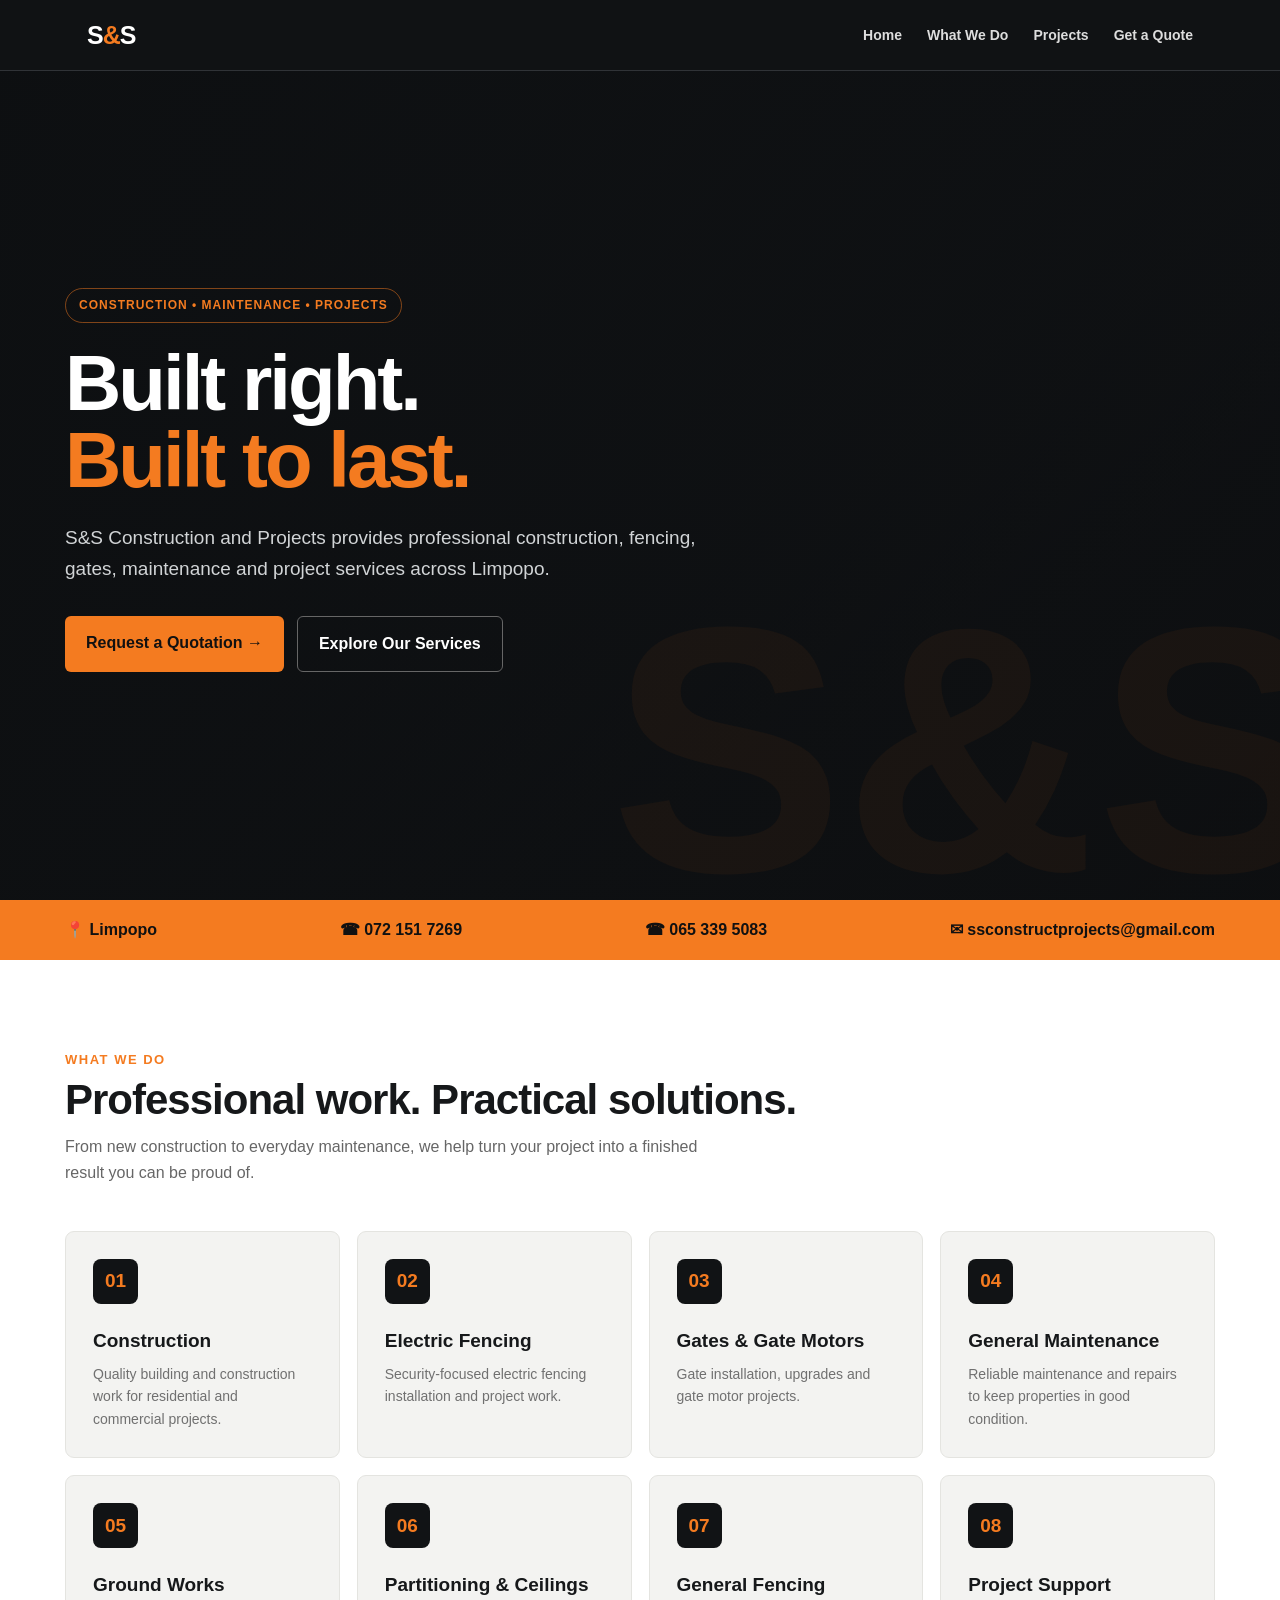
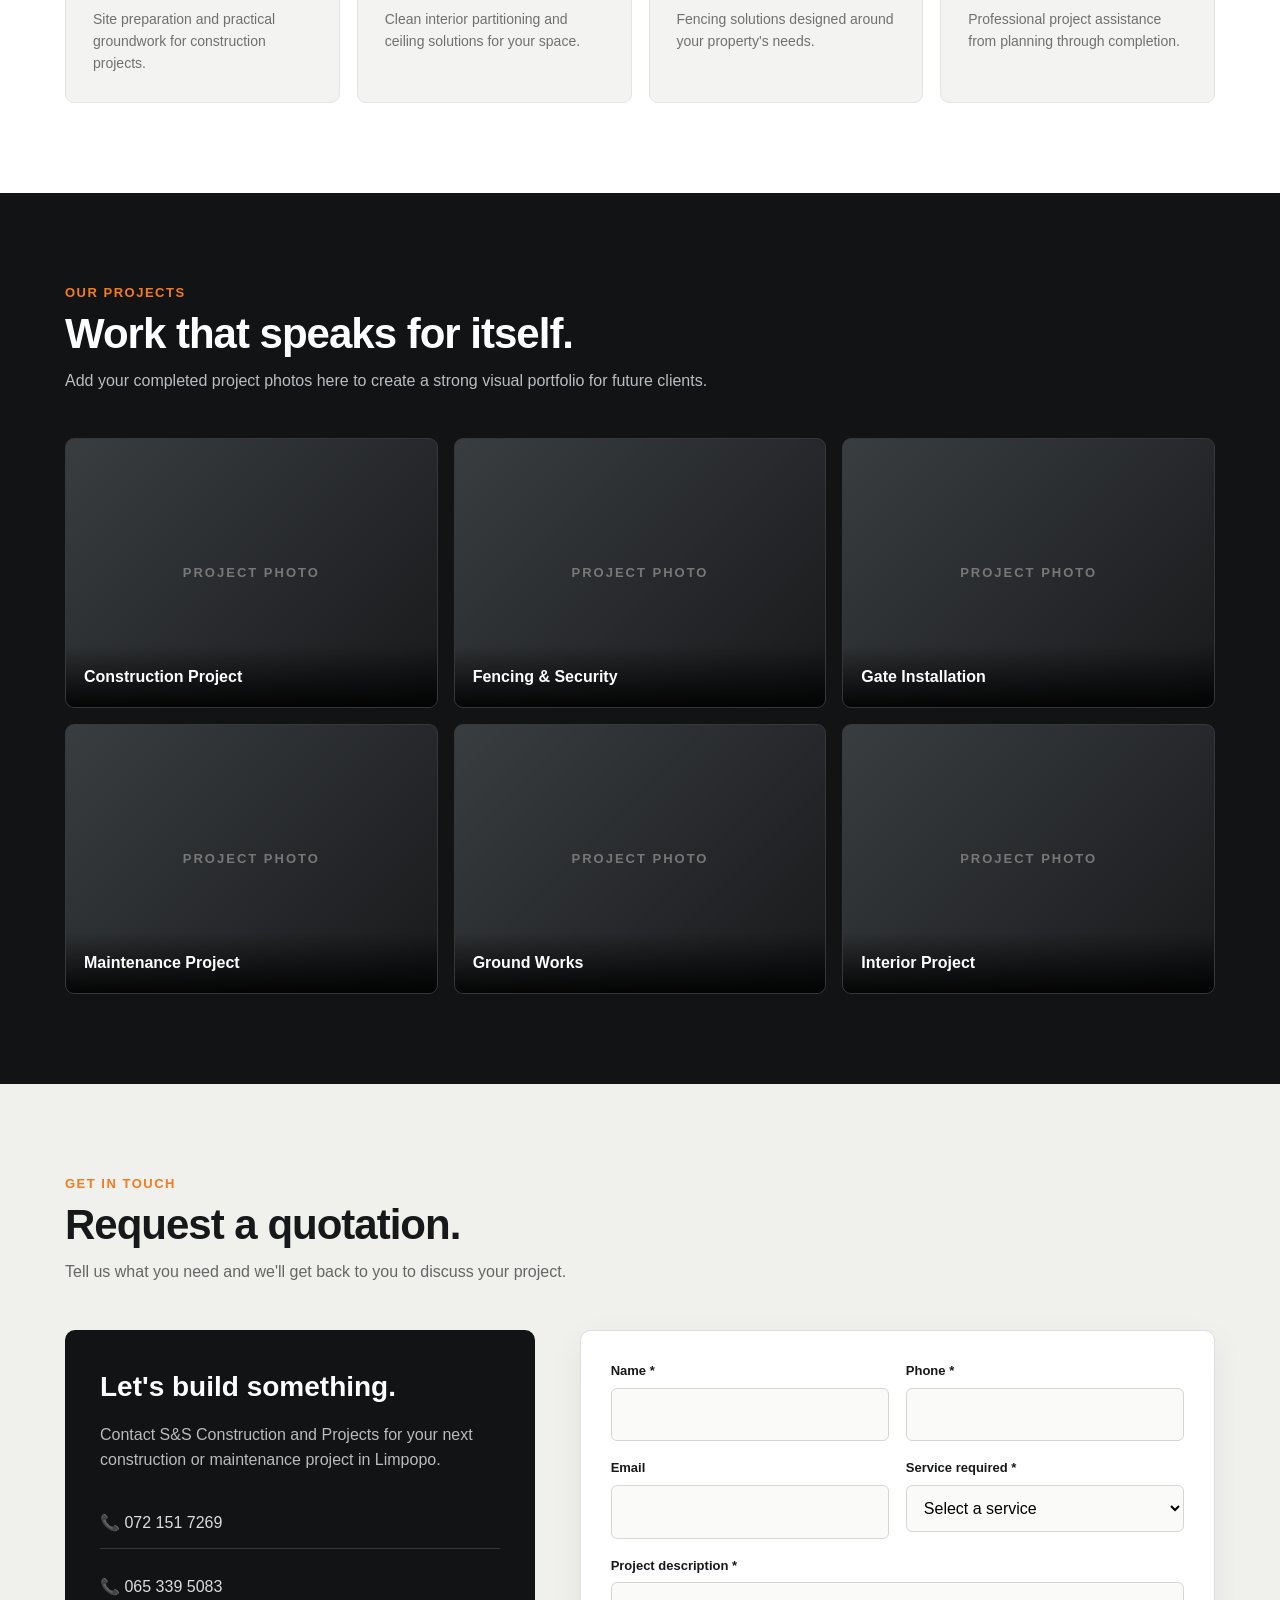
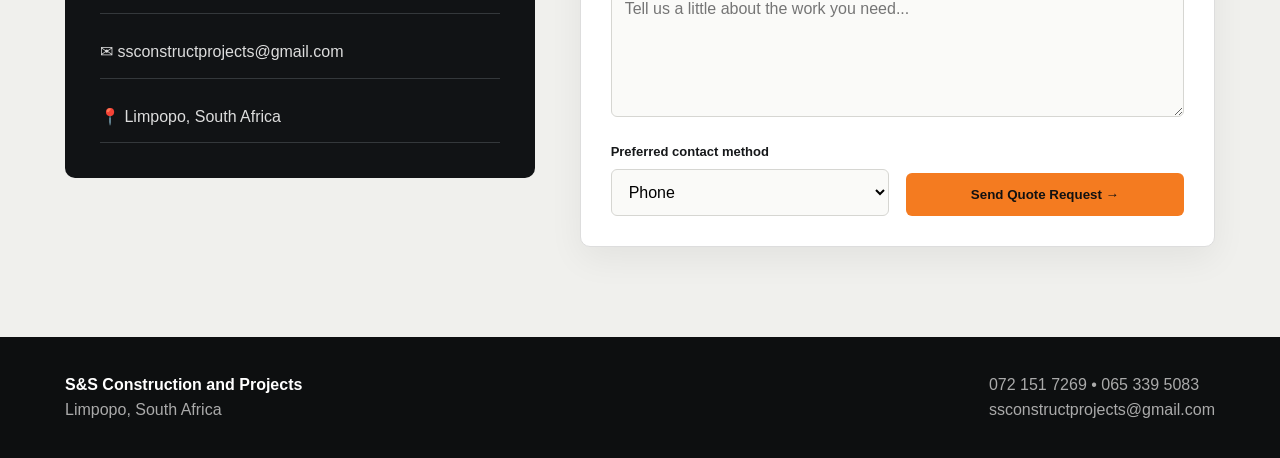
==== index.html @ 9103efab "Add files via upload" ====
<!DOCTYPE html>
<html lang="en">
<head>
<meta charset="UTF-8">
<meta name="viewport" content="width=device-width, initial-scale=1.0">
<title>S&S Construction and Projects | Limpopo</title>
<meta name="description" content="S&S Construction and Projects — construction, fencing, gates, maintenance, ground works, partitioning and ceilings in Limpopo.">
<style>
:root{--orange:#f47b20;--dark:#111315;--dark2:#1b1e21;--light:#f5f5f3;--muted:#b9bec2;--white:#fff}
*{box-sizing:border-box;margin:0;padding:0}
html{scroll-behavior:smooth}
body{font-family:Arial,Helvetica,sans-serif;background:var(--light);color:#16181a;line-height:1.6}
a{text-decoration:none;color:inherit}
header{position:fixed;top:0;left:0;right:0;z-index:50;background:rgba(17,19,21,.96);backdrop-filter:blur(10px);border-bottom:1px solid #303337}
.nav{max-width:1150px;margin:auto;padding:15px 22px;display:flex;align-items:center;justify-content:space-between}
.logo{font-weight:900;font-size:25px;letter-spacing:-1px;color:#fff}.logo span{color:var(--orange)}
nav{display:flex;gap:25px;color:#ddd;font-weight:700;font-size:14px}
nav a:hover{color:var(--orange)}
.menu{display:none;background:none;border:0;color:#fff;font-size:27px}
.hero{min-height:100vh;background:linear-gradient(115deg,rgba(12,14,16,.96),rgba(12,14,16,.72)),linear-gradient(135deg,#25292d,#0f1012);display:flex;align-items:center;color:#fff;padding:130px 22px 70px;position:relative;overflow:hidden}
.hero:after{content:"S&S";position:absolute;right:-50px;bottom:-130px;font-size:350px;font-weight:900;color:rgba(244,123,32,.05)}
.hero-inner{max-width:1150px;width:100%;margin:auto;position:relative;z-index:2}
.badge{display:inline-block;color:var(--orange);border:1px solid rgba(244,123,32,.5);padding:7px 13px;border-radius:30px;font-size:12px;font-weight:800;letter-spacing:1px;margin-bottom:22px}
h1{font-size:clamp(44px,7vw,78px);line-height:.98;max-width:850px;letter-spacing:-3px}
h1 span{color:var(--orange)}
.hero p{max-width:650px;color:#d1d4d6;font-size:19px;margin:25px 0 32px}
.buttons{display:flex;gap:13px;flex-wrap:wrap}
.btn{display:inline-block;padding:14px 21px;border-radius:6px;font-weight:800;transition:.25s}
.btn-primary{background:var(--orange);color:#111}.btn-primary:hover{transform:translateY(-2px);filter:brightness(1.08)}
.btn-outline{border:1px solid #666;color:#fff}.btn-outline:hover{border-color:var(--orange);color:var(--orange)}
.contact-strip{background:var(--orange);color:#111;padding:17px 22px}
.contact-inner{max-width:1150px;margin:auto;display:flex;justify-content:space-between;gap:15px;flex-wrap:wrap;font-weight:800}
section{padding:90px 22px}
.container{max-width:1150px;margin:auto}
.section-head{margin-bottom:45px}
.eyebrow{color:var(--orange);font-size:13px;font-weight:900;text-transform:uppercase;letter-spacing:1.5px}
h2{font-size:42px;line-height:1.05;margin:8px 0 12px;letter-spacing:-1px}
.section-head p{color:#666;max-width:650px}
.services{background:#fff}
.grid{display:grid;grid-template-columns:repeat(4,1fr);gap:17px}
.card{background:#f3f3f1;border:1px solid #e4e4e0;padding:27px;min-height:190px;border-radius:9px;transition:.3s}
.card:hover{transform:translateY(-5px);box-shadow:0 12px 30px rgba(0,0,0,.08)}
.icon{width:45px;height:45px;border-radius:8px;background:#111315;color:var(--orange);display:grid;place-items:center;font-weight:900;font-size:19px;margin-bottom:22px}
.card h3{font-size:19px;margin-bottom:7px}.card p{font-size:14px;color:#707070}
.projects{background:var(--dark);color:#fff}
.projects .section-head p{color:#b9bec2}
.gallery{display:grid;grid-template-columns:repeat(3,1fr);gap:16px}
.project{height:270px;border-radius:9px;overflow:hidden;background:linear-gradient(135deg,#3a3d40,#17191b);position:relative;border:1px solid #35383b}
.project:before{content:"PROJECT PHOTO";position:absolute;inset:0;display:grid;place-items:center;color:#777;font-size:13px;font-weight:900;letter-spacing:2px}
.project div{position:absolute;bottom:0;left:0;right:0;padding:18px;background:linear-gradient(transparent,rgba(0,0,0,.9));z-index:2;font-weight:800}
.quote{background:#f0f0ed}
.quote-box{display:grid;grid-template-columns:.85fr 1.15fr;gap:45px;align-items:start}
.quote-info{background:var(--dark);color:#fff;border-radius:10px;padding:35px}
.quote-info h3{font-size:28px;margin-bottom:12px}.quote-info p{color:#bbb;margin-bottom:24px}
.details{display:grid;gap:12px}.details div{padding:13px 0;border-bottom:1px solid #34383b;color:#ddd}
form{background:#fff;padding:30px;border-radius:10px;border:1px solid #ddd;box-shadow:0 12px 35px rgba(0,0,0,.06)}
.form-grid{display:grid;grid-template-columns:1fr 1fr;gap:17px}
label{font-size:13px;font-weight:800;display:block;margin-bottom:6px}
input,select,textarea{width:100%;border:1px solid #d6d6d2;border-radius:6px;padding:13px;font:inherit;outline:none;background:#fafaf8}
input:focus,select:focus,textarea:focus{border-color:var(--orange)}
.full{grid-column:1/-1}textarea{min-height:135px;resize:vertical}
footer{background:#0d0f10;color:#aaa;padding:35px 22px}.footer-inner{max-width:1150px;margin:auto;display:flex;justify-content:space-between;gap:20px;flex-wrap:wrap}footer strong{color:#fff}
.reveal{animation:up .7s ease both}@keyframes up{from{opacity:0;transform:translateY(18px)}to{opacity:1;transform:none}}
@media(max-width:800px){
nav{display:none;position:absolute;top:64px;left:0;right:0;background:#111315;padding:18px 22px;flex-direction:column;gap:16px}
nav.open{display:flex}.menu{display:block}
.grid{grid-template-columns:repeat(2,1fr)}.gallery{grid-template-columns:1fr 1fr}.quote-box{grid-template-columns:1fr}
}
@media(max-width:520px){
section{padding:65px 18px}h2{font-size:34px}.grid,.gallery,.form-grid{grid-template-columns:1fr}
.hero{padding-left:18px;padding-right:18px}.hero p{font-size:17px}.contact-inner{font-size:13px}
.project{height:220px}
}
</style>
</head>
<body>
<header>
<div class="nav">
<a class="logo" href="#home">S<span>&</span>S</a>
<button class="menu" aria-label="Open menu" onclick="document.querySelector('nav').classList.toggle('open')">☰</button>
<nav>
<a href="#home">Home</a><a href="#services">What We Do</a><a href="#projects">Projects</a><a href="#quote">Get a Quote</a>
</nav>
</div>
</header>

<main>
<section class="hero" id="home">
<div class="hero-inner reveal">
<div class="badge">CONSTRUCTION • MAINTENANCE • PROJECTS</div>
<h1>Built right.<br><span>Built to last.</span></h1>
<p>S&S Construction and Projects provides professional construction, fencing, gates, maintenance and project services across Limpopo.</p>
<div class="buttons">
<a class="btn btn-primary" href="#quote">Request a Quotation →</a>
<a class="btn btn-outline" href="#services">Explore Our Services</a>
</div>
</div>
</section>

<div class="contact-strip"><div class="contact-inner">
<span>📍 Limpopo</span><span>☎ 072 151 7269</span><span>☎ 065 339 5083</span><span>✉ ssconstructprojects@gmail.com</span>
</div></div>

<section class="services" id="services">
<div class="container">
<div class="section-head"><div class="eyebrow">What we do</div><h2>Professional work. Practical solutions.</h2><p>From new construction to everyday maintenance, we help turn your project into a finished result you can be proud of.</p></div>
<div class="grid">
<div class="card"><div class="icon">01</div><h3>Construction</h3><p>Quality building and construction work for residential and commercial projects.</p></div>
<div class="card"><div class="icon">02</div><h3>Electric Fencing</h3><p>Security-focused electric fencing installation and project work.</p></div>
<div class="card"><div class="icon">03</div><h3>Gates & Gate Motors</h3><p>Gate installation, upgrades and gate motor projects.</p></div>
<div class="card"><div class="icon">04</div><h3>General Maintenance</h3><p>Reliable maintenance and repairs to keep properties in good condition.</p></div>
<div class="card"><div class="icon">05</div><h3>Ground Works</h3><p>Site preparation and practical groundwork for construction projects.</p></div>
<div class="card"><div class="icon">06</div><h3>Partitioning & Ceilings</h3><p>Clean interior partitioning and ceiling solutions for your space.</p></div>
<div class="card"><div class="icon">07</div><h3>General Fencing</h3><p>Fencing solutions designed around your property's needs.</p></div>
<div class="card"><div class="icon">08</div><h3>Project Support</h3><p>Professional project assistance from planning through completion.</p></div>
</div>
</div>
</section>

<section class="projects" id="projects">
<div class="container">
<div class="section-head"><div class="eyebrow">Our projects</div><h2>Work that speaks for itself.</h2><p>Add your completed project photos here to create a strong visual portfolio for future clients.</p></div>
<div class="gallery">
<div class="project"><div>Construction Project</div></div>
<div class="project"><div>Fencing & Security</div></div>
<div class="project"><div>Gate Installation</div></div>
<div class="project"><div>Maintenance Project</div></div>
<div class="project"><div>Ground Works</div></div>
<div class="project"><div>Interior Project</div></div>
</div>
</div>
</section>

<section class="quote" id="quote">
<div class="container">
<div class="section-head"><div class="eyebrow">Get in touch</div><h2>Request a quotation.</h2><p>Tell us what you need and we'll get back to you to discuss your project.</p></div>
<div class="quote-box">
<div class="quote-info"><h3>Let's build something.</h3><p>Contact S&S Construction and Projects for your next construction or maintenance project in Limpopo.</p>
<div class="details"><div>📞 072 151 7269</div><div>📞 065 339 5083</div><div>✉ ssconstructprojects@gmail.com</div><div>📍 Limpopo, South Africa</div></div></div>
<form onsubmit="sendQuote(event)">
<div class="form-grid">
<div><label for="name">Name *</label><input id="name" required></div>
<div><label for="phone">Phone *</label><input id="phone" type="tel" required></div>
<div><label for="email">Email</label><input id="email" type="email"></div>
<div><label for="service">Service required *</label><select id="service" required><option value="">Select a service</option><option>Construction</option><option>Electric Fencing</option><option>Gates & Gate Motors</option><option>General Maintenance</option><option>Ground Works</option><option>Partitioning & Ceilings</option><option>General Fencing</option><option>Other</option></select></div>
<div class="full"><label for="description">Project description *</label><textarea id="description" required placeholder="Tell us a little about the work you need..."></textarea></div>
<div><label for="contact">Preferred contact method</label><select id="contact"><option>Phone</option><option>WhatsApp</option><option>Email</option></select></div>
<div style="display:flex;align-items:end"><button class="btn btn-primary" type="submit" style="border:0;cursor:pointer;width:100%">Send Quote Request →</button></div>
</div>
</form>
</div>
</div>
</section>
</main>

<footer><div class="footer-inner"><div><strong>S&S Construction and Projects</strong><br>Limpopo, South Africa</div><div>072 151 7269 • 065 339 5083<br>ssconstructprojects@gmail.com</div></div></footer>

<script>
function sendQuote(e){
 e.preventDefault();
 const name=document.getElementById('name').value, phone=document.getElementById('phone').value,
 email=document.getElementById('email').value, service=document.getElementById('service').value,
 desc=document.getElementById('description').value, contact=document.getElementById('contact').value;
 const subject=encodeURIComponent("Quotation Request - "+service);
 const body=encodeURIComponent(`Name: ${name}\nPhone: ${phone}\nEmail: ${email}\nService: ${service}\nPreferred contact: ${contact}\n\nProject description:\n${desc}`);
 window.location.href=`mailto:ssconstructprojects@gmail.com?subject=${subject}&body=${body}`;
}
</script>
</body>
</html>
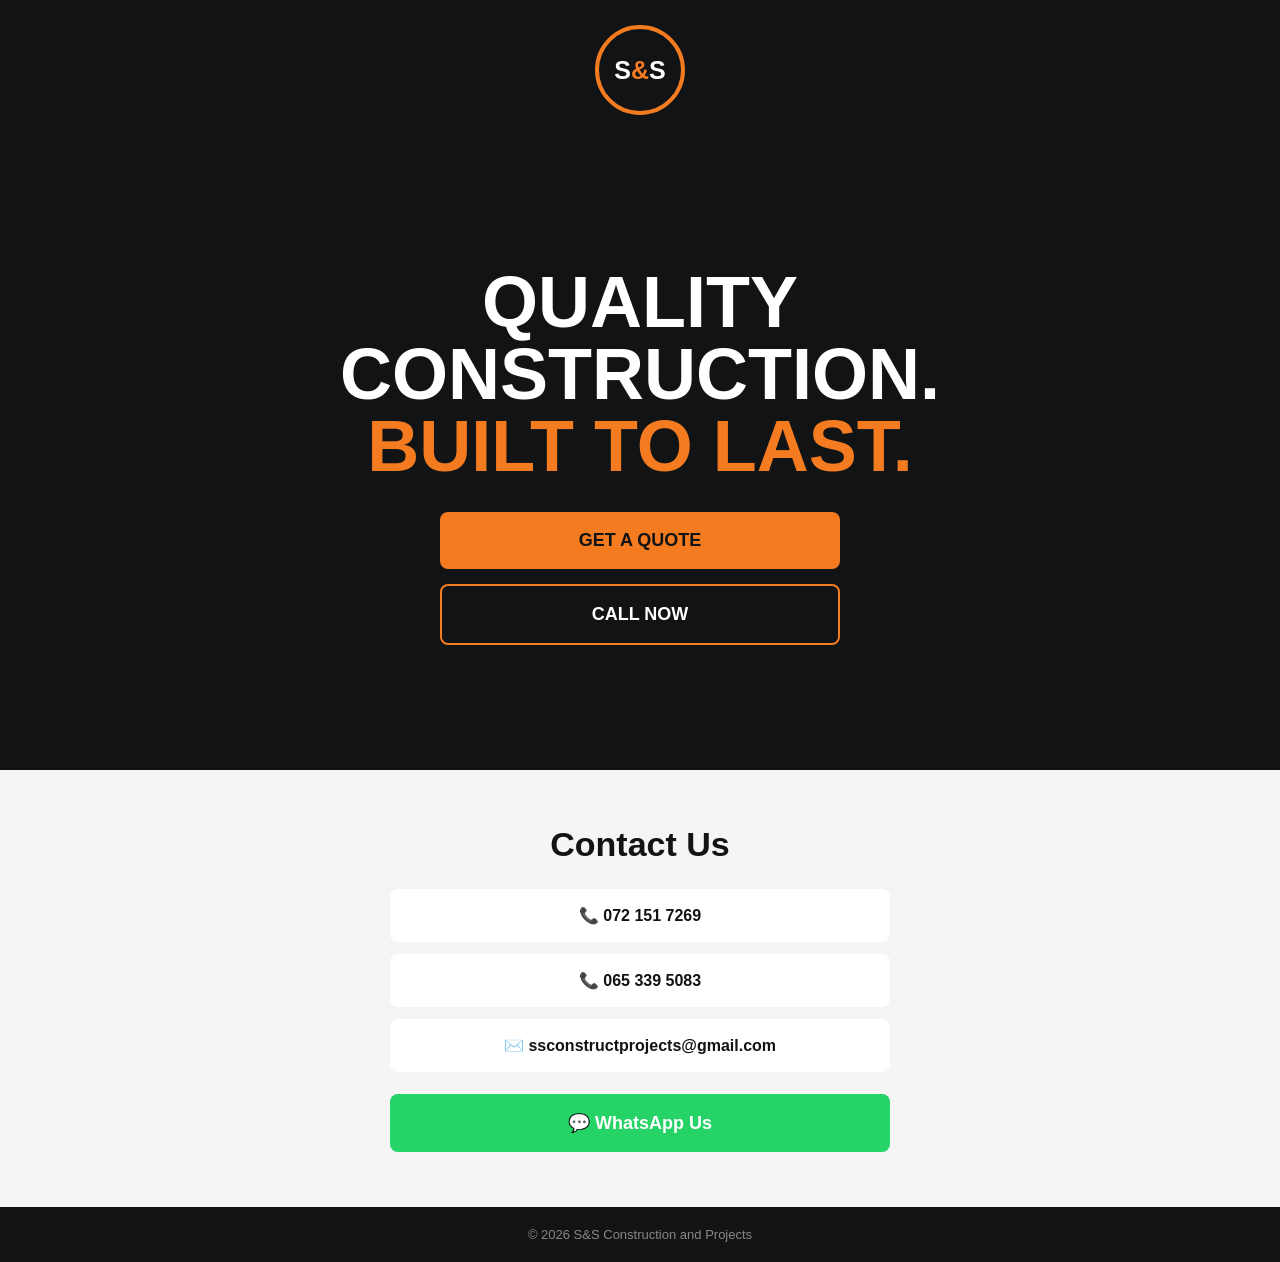
==== commit 31cbc582: "Refactor index.html for layout and style improvements Updated the HTML structure and styles for impr" ====
--- a/index.html
+++ b/index.html
@@ -3,168 +3,218 @@
 <head>
 <meta charset="UTF-8">
 <meta name="viewport" content="width=device-width, initial-scale=1.0">
-<title>S&S Construction and Projects | Limpopo</title>
-<meta name="description" content="S&S Construction and Projects — construction, fencing, gates, maintenance, ground works, partitioning and ceilings in Limpopo.">
+
+<title>S&S Construction and Projects</title>
+
 <style>
-:root{--orange:#f47b20;--dark:#111315;--dark2:#1b1e21;--light:#f5f5f3;--muted:#b9bec2;--white:#fff}
-*{box-sizing:border-box;margin:0;padding:0}
-html{scroll-behavior:smooth}
-body{font-family:Arial,Helvetica,sans-serif;background:var(--light);color:#16181a;line-height:1.6}
-a{text-decoration:none;color:inherit}
-header{position:fixed;top:0;left:0;right:0;z-index:50;background:rgba(17,19,21,.96);backdrop-filter:blur(10px);border-bottom:1px solid #303337}
-.nav{max-width:1150px;margin:auto;padding:15px 22px;display:flex;align-items:center;justify-content:space-between}
-.logo{font-weight:900;font-size:25px;letter-spacing:-1px;color:#fff}.logo span{color:var(--orange)}
-nav{display:flex;gap:25px;color:#ddd;font-weight:700;font-size:14px}
-nav a:hover{color:var(--orange)}
-.menu{display:none;background:none;border:0;color:#fff;font-size:27px}
-.hero{min-height:100vh;background:linear-gradient(115deg,rgba(12,14,16,.96),rgba(12,14,16,.72)),linear-gradient(135deg,#25292d,#0f1012);display:flex;align-items:center;color:#fff;padding:130px 22px 70px;position:relative;overflow:hidden}
-.hero:after{content:"S&S";position:absolute;right:-50px;bottom:-130px;font-size:350px;font-weight:900;color:rgba(244,123,32,.05)}
-.hero-inner{max-width:1150px;width:100%;margin:auto;position:relative;z-index:2}
-.badge{display:inline-block;color:var(--orange);border:1px solid rgba(244,123,32,.5);padding:7px 13px;border-radius:30px;font-size:12px;font-weight:800;letter-spacing:1px;margin-bottom:22px}
-h1{font-size:clamp(44px,7vw,78px);line-height:.98;max-width:850px;letter-spacing:-3px}
-h1 span{color:var(--orange)}
-.hero p{max-width:650px;color:#d1d4d6;font-size:19px;margin:25px 0 32px}
-.buttons{display:flex;gap:13px;flex-wrap:wrap}
-.btn{display:inline-block;padding:14px 21px;border-radius:6px;font-weight:800;transition:.25s}
-.btn-primary{background:var(--orange);color:#111}.btn-primary:hover{transform:translateY(-2px);filter:brightness(1.08)}
-.btn-outline{border:1px solid #666;color:#fff}.btn-outline:hover{border-color:var(--orange);color:var(--orange)}
-.contact-strip{background:var(--orange);color:#111;padding:17px 22px}
-.contact-inner{max-width:1150px;margin:auto;display:flex;justify-content:space-between;gap:15px;flex-wrap:wrap;font-weight:800}
-section{padding:90px 22px}
-.container{max-width:1150px;margin:auto}
-.section-head{margin-bottom:45px}
-.eyebrow{color:var(--orange);font-size:13px;font-weight:900;text-transform:uppercase;letter-spacing:1.5px}
-h2{font-size:42px;line-height:1.05;margin:8px 0 12px;letter-spacing:-1px}
-.section-head p{color:#666;max-width:650px}
-.services{background:#fff}
-.grid{display:grid;grid-template-columns:repeat(4,1fr);gap:17px}
-.card{background:#f3f3f1;border:1px solid #e4e4e0;padding:27px;min-height:190px;border-radius:9px;transition:.3s}
-.card:hover{transform:translateY(-5px);box-shadow:0 12px 30px rgba(0,0,0,.08)}
-.icon{width:45px;height:45px;border-radius:8px;background:#111315;color:var(--orange);display:grid;place-items:center;font-weight:900;font-size:19px;margin-bottom:22px}
-.card h3{font-size:19px;margin-bottom:7px}.card p{font-size:14px;color:#707070}
-.projects{background:var(--dark);color:#fff}
-.projects .section-head p{color:#b9bec2}
-.gallery{display:grid;grid-template-columns:repeat(3,1fr);gap:16px}
-.project{height:270px;border-radius:9px;overflow:hidden;background:linear-gradient(135deg,#3a3d40,#17191b);position:relative;border:1px solid #35383b}
-.project:before{content:"PROJECT PHOTO";position:absolute;inset:0;display:grid;place-items:center;color:#777;font-size:13px;font-weight:900;letter-spacing:2px}
-.project div{position:absolute;bottom:0;left:0;right:0;padding:18px;background:linear-gradient(transparent,rgba(0,0,0,.9));z-index:2;font-weight:800}
-.quote{background:#f0f0ed}
-.quote-box{display:grid;grid-template-columns:.85fr 1.15fr;gap:45px;align-items:start}
-.quote-info{background:var(--dark);color:#fff;border-radius:10px;padding:35px}
-.quote-info h3{font-size:28px;margin-bottom:12px}.quote-info p{color:#bbb;margin-bottom:24px}
-.details{display:grid;gap:12px}.details div{padding:13px 0;border-bottom:1px solid #34383b;color:#ddd}
-form{background:#fff;padding:30px;border-radius:10px;border:1px solid #ddd;box-shadow:0 12px 35px rgba(0,0,0,.06)}
-.form-grid{display:grid;grid-template-columns:1fr 1fr;gap:17px}
-label{font-size:13px;font-weight:800;display:block;margin-bottom:6px}
-input,select,textarea{width:100%;border:1px solid #d6d6d2;border-radius:6px;padding:13px;font:inherit;outline:none;background:#fafaf8}
-input:focus,select:focus,textarea:focus{border-color:var(--orange)}
-.full{grid-column:1/-1}textarea{min-height:135px;resize:vertical}
-footer{background:#0d0f10;color:#aaa;padding:35px 22px}.footer-inner{max-width:1150px;margin:auto;display:flex;justify-content:space-between;gap:20px;flex-wrap:wrap}footer strong{color:#fff}
-.reveal{animation:up .7s ease both}@keyframes up{from{opacity:0;transform:translateY(18px)}to{opacity:1;transform:none}}
-@media(max-width:800px){
-nav{display:none;position:absolute;top:64px;left:0;right:0;background:#111315;padding:18px 22px;flex-direction:column;gap:16px}
-nav.open{display:flex}.menu{display:block}
-.grid{grid-template-columns:repeat(2,1fr)}.gallery{grid-template-columns:1fr 1fr}.quote-box{grid-template-columns:1fr}
-}
-@media(max-width:520px){
-section{padding:65px 18px}h2{font-size:34px}.grid,.gallery,.form-grid{grid-template-columns:1fr}
-.hero{padding-left:18px;padding-right:18px}.hero p{font-size:17px}.contact-inner{font-size:13px}
-.project{height:220px}
+* {
+    box-sizing: border-box;
+    margin: 0;
+    padding: 0;
+}
+
+body {
+    font-family: Arial, Helvetica, sans-serif;
+    background: #111315;
+    color: white;
+}
+
+header {
+    text-align: center;
+    padding: 25px 20px;
+}
+
+.logo {
+    display: inline-flex;
+    align-items: center;
+    justify-content: center;
+    width: 90px;
+    height: 90px;
+    border: 4px solid #f47b20;
+    border-radius: 50%;
+    font-size: 25px;
+    font-weight: 900;
+}
+
+.logo span {
+    color: #f47b20;
+}
+
+.hero {
+    min-height: 70vh;
+    display: flex;
+    align-items: center;
+    justify-content: center;
+    text-align: center;
+    padding: 30px 20px;
+}
+
+.hero-content {
+    width: 100%;
+    max-width: 650px;
+}
+
+h1 {
+    font-size: clamp(42px, 10vw, 72px);
+    line-height: 1;
+    font-weight: 900;
+    text-transform: uppercase;
+    margin-bottom: 30px;
+}
+
+h1 span {
+    color: #f47b20;
+}
+
+.buttons {
+    display: flex;
+    flex-direction: column;
+    gap: 15px;
+    max-width: 400px;
+    margin: auto;
+}
+
+.btn {
+    display: block;
+    padding: 18px;
+    border-radius: 8px;
+    font-size: 18px;
+    font-weight: 900;
+    text-decoration: none;
+    text-transform: uppercase;
+}
+
+.quote {
+    background: #f47b20;
+    color: #111315;
+}
+
+.call {
+    border: 2px solid #f47b20;
+    color: white;
+}
+
+.contact {
+    background: #f5f5f5;
+    color: #111315;
+    text-align: center;
+    padding: 55px 20px;
+}
+
+.contact h2 {
+    font-size: 34px;
+    margin-bottom: 25px;
+}
+
+.contact-item {
+    max-width: 500px;
+    margin: 12px auto;
+    padding: 17px;
+    background: white;
+    border-radius: 8px;
+    font-weight: bold;
+}
+
+.contact-item a {
+    color: #111315;
+    text-decoration: none;
+}
+
+.whatsapp {
+    display: block;
+    max-width: 500px;
+    margin: 22px auto 0;
+    padding: 18px;
+    background: #25D366;
+    color: white;
+    border-radius: 8px;
+    font-size: 18px;
+    font-weight: 900;
+    text-decoration: none;
+}
+
+footer {
+    text-align: center;
+    padding: 20px;
+    background: #111315;
+    color: #888;
+    font-size: 13px;
+}
+
+@media (max-width: 500px) {
+    .hero {
+        min-height: 65vh;
+    }
+
+    h1 {
+        font-size: 43px;
+    }
 }
 </style>
 </head>
+
 <body>
+
 <header>
-<div class="nav">
-<a class="logo" href="#home">S<span>&</span>S</a>
-<button class="menu" aria-label="Open menu" onclick="document.querySelector('nav').classList.toggle('open')">☰</button>
-<nav>
-<a href="#home">Home</a><a href="#services">What We Do</a><a href="#projects">Projects</a><a href="#quote">Get a Quote</a>
-</nav>
-</div>
+    <div class="logo">
+        S<span>&</span>S
+    </div>
 </header>
 
-<main>
-<section class="hero" id="home">
-<div class="hero-inner reveal">
-<div class="badge">CONSTRUCTION • MAINTENANCE • PROJECTS</div>
-<h1>Built right.<br><span>Built to last.</span></h1>
-<p>S&S Construction and Projects provides professional construction, fencing, gates, maintenance and project services across Limpopo.</p>
-<div class="buttons">
-<a class="btn btn-primary" href="#quote">Request a Quotation →</a>
-<a class="btn btn-outline" href="#services">Explore Our Services</a>
-</div>
-</div>
+<section class="hero">
+    <div class="hero-content">
+
+        <h1>
+            Quality Construction.<br>
+            <span>Built To Last.</span>
+        </h1>
+
+        <div class="buttons">
+
+            <a class="btn quote"
+               href="https://wa.me/27721517269?text=Hello%20S%26S%20Construction%2C%20I%20would%20like%20a%20quote.">
+                Get a Quote
+            </a>
+
+            <a class="btn call"
+               href="tel:+27721517269">
+                Call Now
+            </a>
+
+        </div>
+
+    </div>
 </section>
 
-<div class="contact-strip"><div class="contact-inner">
-<span>📍 Limpopo</span><span>☎ 072 151 7269</span><span>☎ 065 339 5083</span><span>✉ ssconstructprojects@gmail.com</span>
-</div></div>
-
-<section class="services" id="services">
-<div class="container">
-<div class="section-head"><div class="eyebrow">What we do</div><h2>Professional work. Practical solutions.</h2><p>From new construction to everyday maintenance, we help turn your project into a finished result you can be proud of.</p></div>
-<div class="grid">
-<div class="card"><div class="icon">01</div><h3>Construction</h3><p>Quality building and construction work for residential and commercial projects.</p></div>
-<div class="card"><div class="icon">02</div><h3>Electric Fencing</h3><p>Security-focused electric fencing installation and project work.</p></div>
-<div class="card"><div class="icon">03</div><h3>Gates & Gate Motors</h3><p>Gate installation, upgrades and gate motor projects.</p></div>
-<div class="card"><div class="icon">04</div><h3>General Maintenance</h3><p>Reliable maintenance and repairs to keep properties in good condition.</p></div>
-<div class="card"><div class="icon">05</div><h3>Ground Works</h3><p>Site preparation and practical groundwork for construction projects.</p></div>
-<div class="card"><div class="icon">06</div><h3>Partitioning & Ceilings</h3><p>Clean interior partitioning and ceiling solutions for your space.</p></div>
-<div class="card"><div class="icon">07</div><h3>General Fencing</h3><p>Fencing solutions designed around your property's needs.</p></div>
-<div class="card"><div class="icon">08</div><h3>Project Support</h3><p>Professional project assistance from planning through completion.</p></div>
-</div>
-</div>
+<section class="contact">
+
+    <h2>Contact Us</h2>
+
+    <div class="contact-item">
+        📞 <a href="tel:+27721517269">072 151 7269</a>
+    </div>
+
+    <div class="contact-item">
+        📞 <a href="tel:+27653395083">065 339 5083</a>
+    </div>
+
+    <div class="contact-item">
+        ✉️ <a href="mailto:ssconstructprojects@gmail.com">
+            ssconstructprojects@gmail.com
+        </a>
+    </div>
+
+    <a class="whatsapp"
+       href="https://wa.me/27721517269"
+       target="_blank">
+        💬 WhatsApp Us
+    </a>
+
 </section>
 
-<section class="projects" id="projects">
-<div class="container">
-<div class="section-head"><div class="eyebrow">Our projects</div><h2>Work that speaks for itself.</h2><p>Add your completed project photos here to create a strong visual portfolio for future clients.</p></div>
-<div class="gallery">
-<div class="project"><div>Construction Project</div></div>
-<div class="project"><div>Fencing & Security</div></div>
-<div class="project"><div>Gate Installation</div></div>
-<div class="project"><div>Maintenance Project</div></div>
-<div class="project"><div>Ground Works</div></div>
-<div class="project"><div>Interior Project</div></div>
-</div>
-</div>
-</section>
-
-<section class="quote" id="quote">
-<div class="container">
-<div class="section-head"><div class="eyebrow">Get in touch</div><h2>Request a quotation.</h2><p>Tell us what you need and we'll get back to you to discuss your project.</p></div>
-<div class="quote-box">
-<div class="quote-info"><h3>Let's build something.</h3><p>Contact S&S Construction and Projects for your next construction or maintenance project in Limpopo.</p>
-<div class="details"><div>📞 072 151 7269</div><div>📞 065 339 5083</div><div>✉ ssconstructprojects@gmail.com</div><div>📍 Limpopo, South Africa</div></div></div>
-<form onsubmit="sendQuote(event)">
-<div class="form-grid">
-<div><label for="name">Name *</label><input id="name" required></div>
-<div><label for="phone">Phone *</label><input id="phone" type="tel" required></div>
-<div><label for="email">Email</label><input id="email" type="email"></div>
-<div><label for="service">Service required *</label><select id="service" required><option value="">Select a service</option><option>Construction</option><option>Electric Fencing</option><option>Gates & Gate Motors</option><option>General Maintenance</option><option>Ground Works</option><option>Partitioning & Ceilings</option><option>General Fencing</option><option>Other</option></select></div>
-<div class="full"><label for="description">Project description *</label><textarea id="description" required placeholder="Tell us a little about the work you need..."></textarea></div>
-<div><label for="contact">Preferred contact method</label><select id="contact"><option>Phone</option><option>WhatsApp</option><option>Email</option></select></div>
-<div style="display:flex;align-items:end"><button class="btn btn-primary" type="submit" style="border:0;cursor:pointer;width:100%">Send Quote Request →</button></div>
-</div>
-</form>
-</div>
-</div>
-</section>
-</main>
-
-<footer><div class="footer-inner"><div><strong>S&S Construction and Projects</strong><br>Limpopo, South Africa</div><div>072 151 7269 • 065 339 5083<br>ssconstructprojects@gmail.com</div></div></footer>
-
-<script>
-function sendQuote(e){
- e.preventDefault();
- const name=document.getElementById('name').value, phone=document.getElementById('phone').value,
- email=document.getElementById('email').value, service=document.getElementById('service').value,
- desc=document.getElementById('description').value, contact=document.getElementById('contact').value;
- const subject=encodeURIComponent("Quotation Request - "+service);
- const body=encodeURIComponent(`Name: ${name}\nPhone: ${phone}\nEmail: ${email}\nService: ${service}\nPreferred contact: ${contact}\n\nProject description:\n${desc}`);
- window.location.href=`mailto:ssconstructprojects@gmail.com?subject=${subject}&body=${body}`;
-}
-</script>
+<footer>
+    © 2026 S&S Construction and Projects
+</footer>
+
 </body>
-</html>+</html>
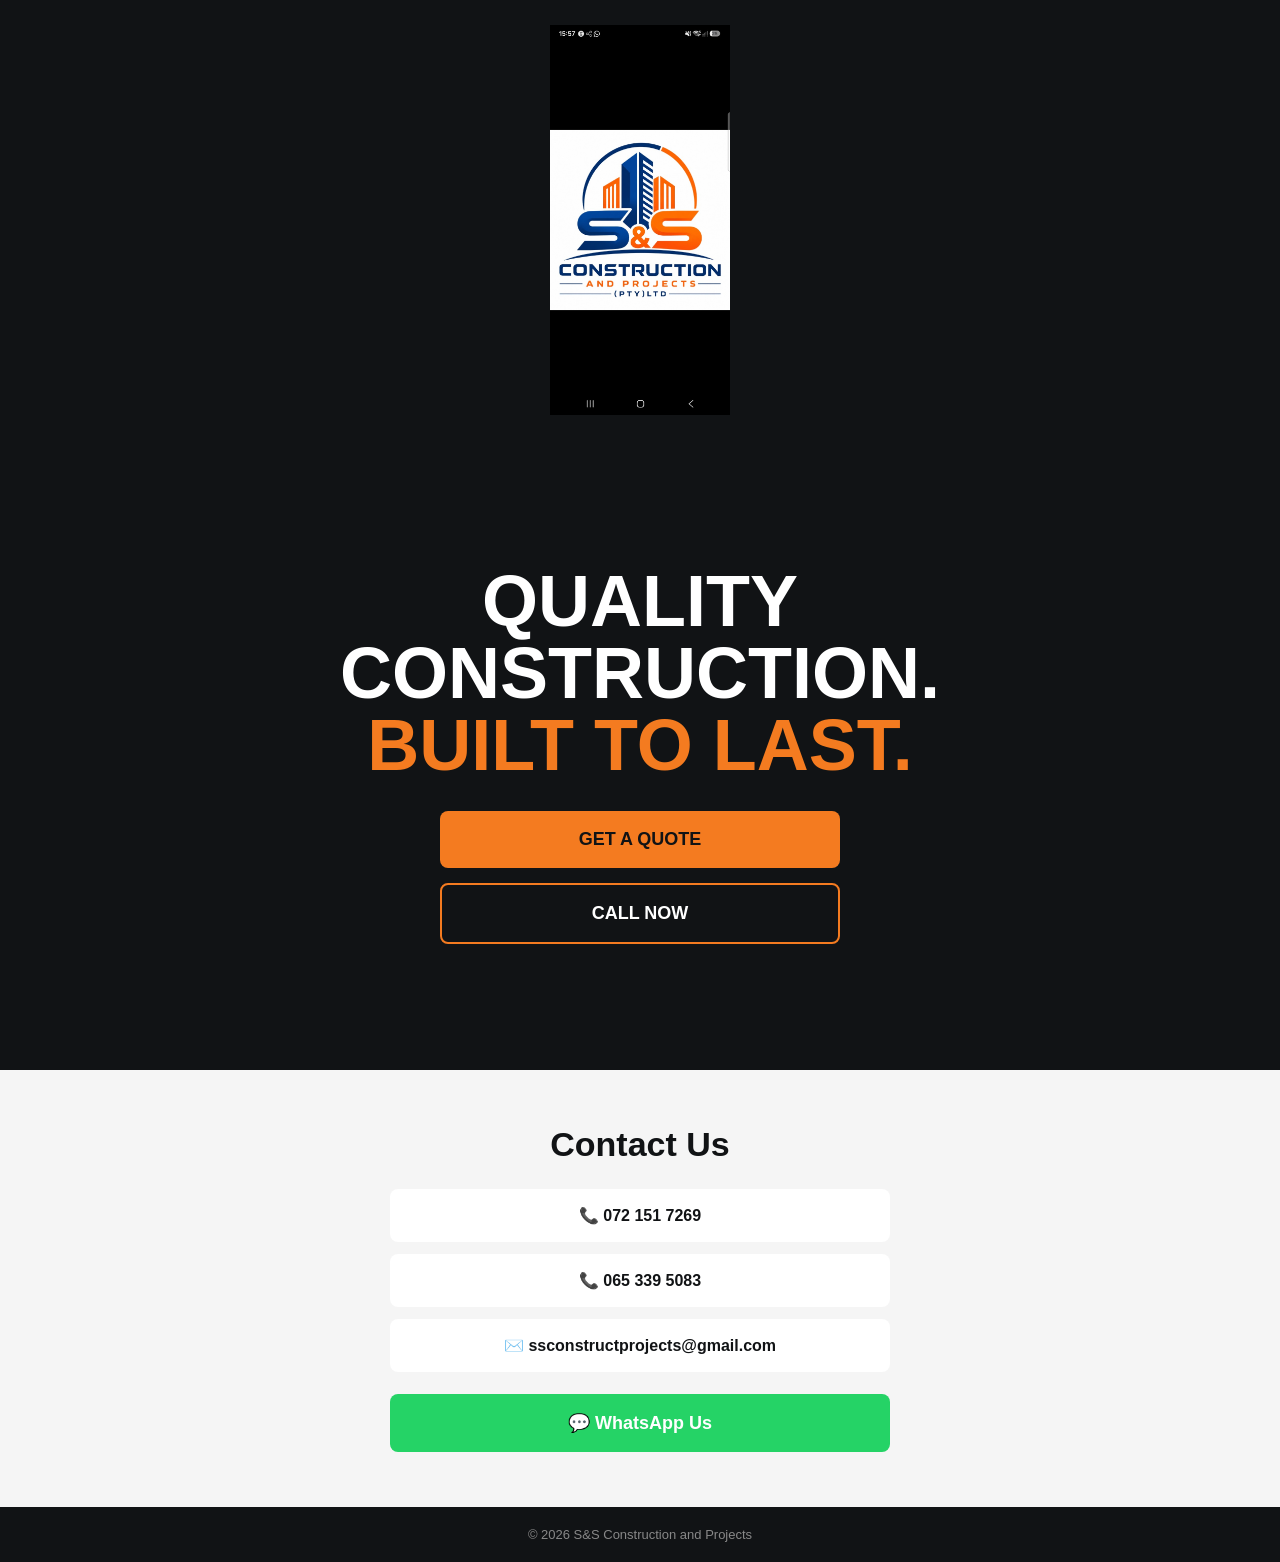
==== commit 48758381: "Update index.html" ====
--- a/index.html
+++ b/index.html
@@ -156,9 +156,7 @@
 <body>
 
 <header>
-    <div class="logo">
-        S<span>&</span>S
-    </div>
+    <img class="logo" src="logo.jpg" alt="S&S Construction and Projects" style="width:180px;height:auto;border:0;border-radius:0;display:block;margin:0 auto;">
 </header>
 
 <section class="hero">
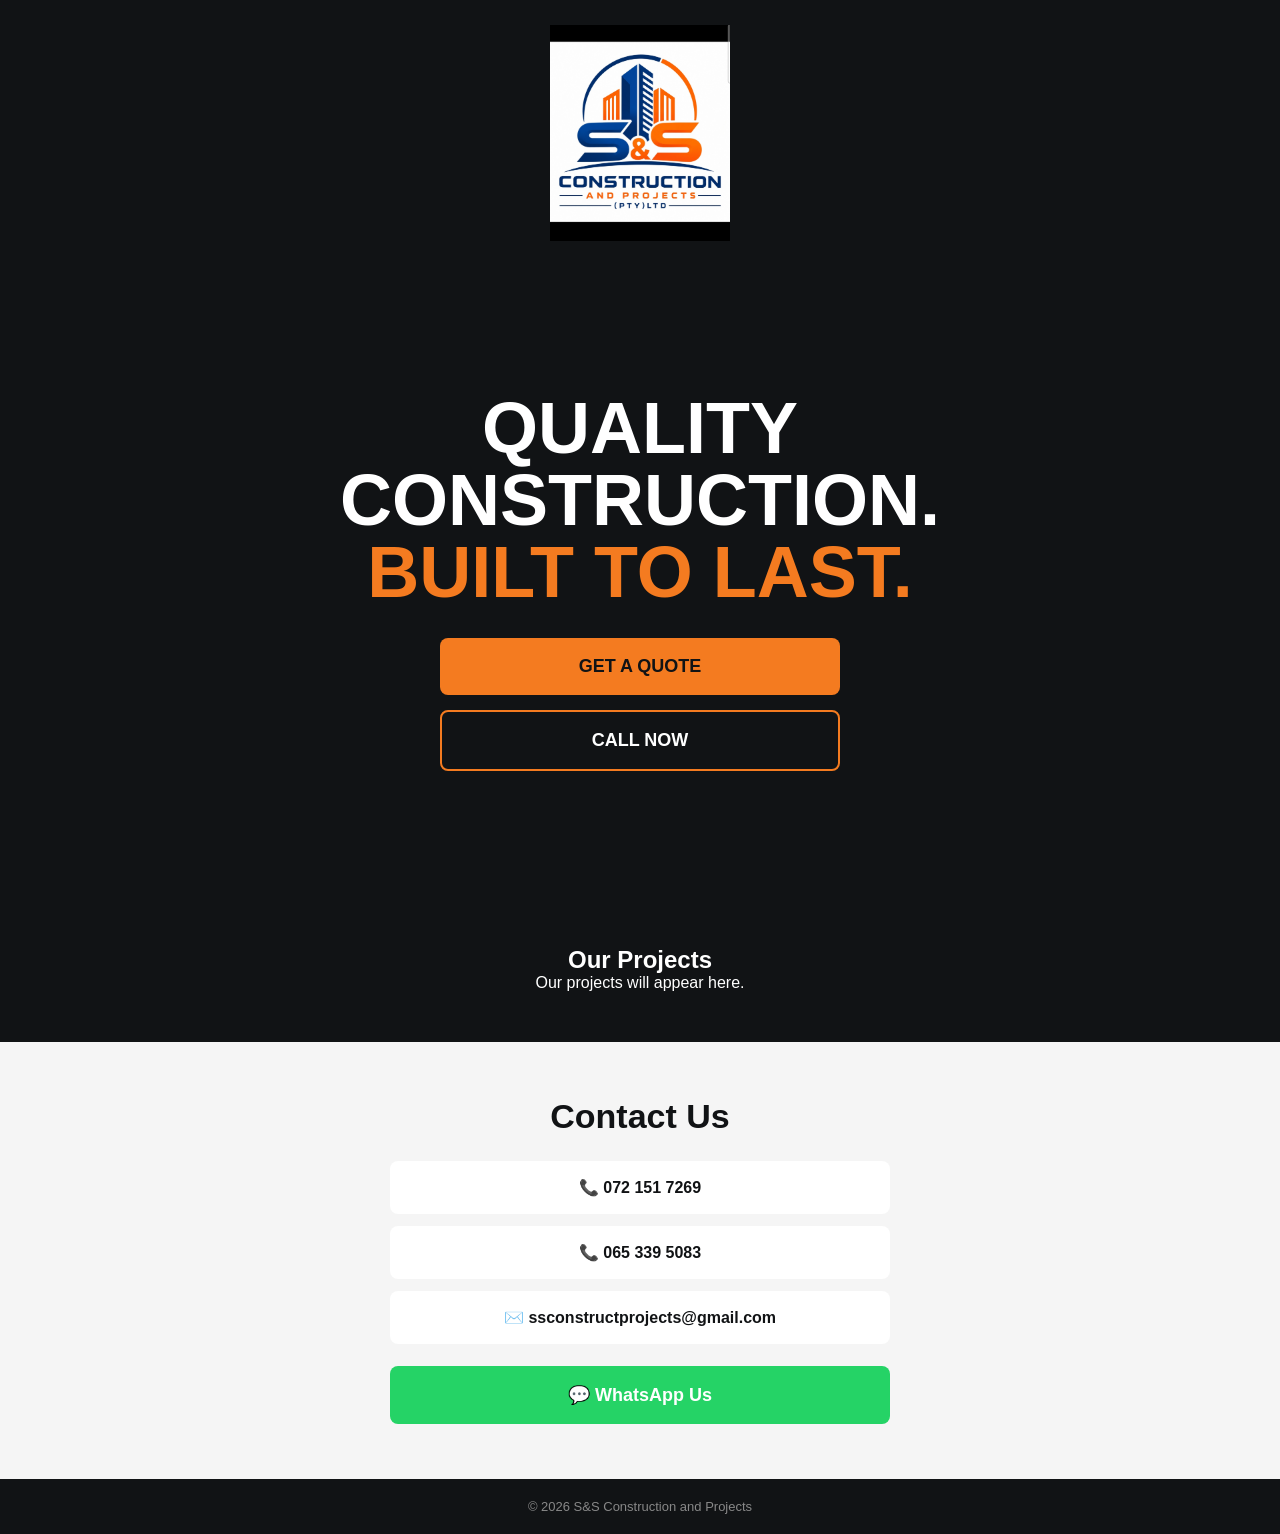
==== commit d2f9a361: "Add projects section to index.html" ====
--- a/index.html
+++ b/index.html
@@ -184,7 +184,13 @@
     </div>
 </section>
 
-<section class="contact">
+<section id="projects" style="padding:50px 20px; text-align:center;">
+    <h2>Our Projects</h2>
+    <div id="project-list">
+        <p>Our projects will appear here.</p>
+    </div>
+</section>
+    <section class="contact">
 
     <h2>Contact Us</h2>
 
